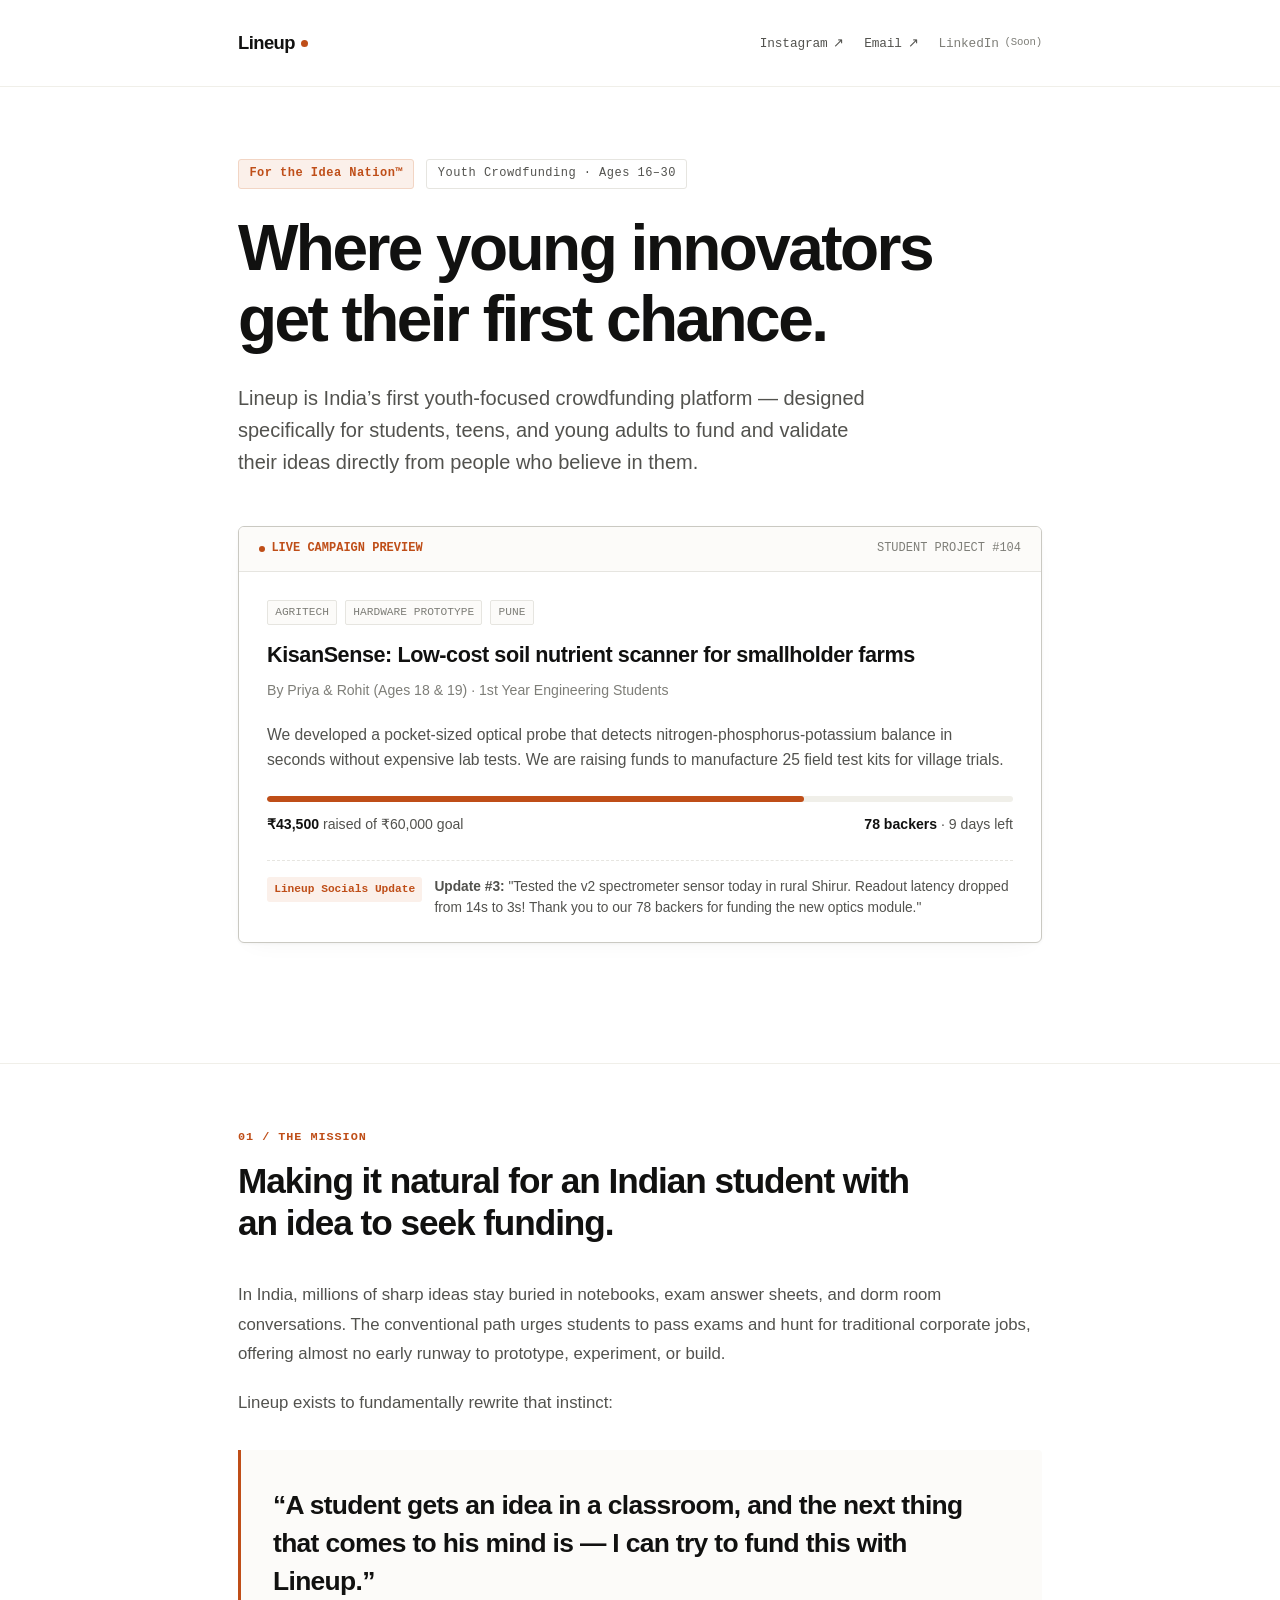
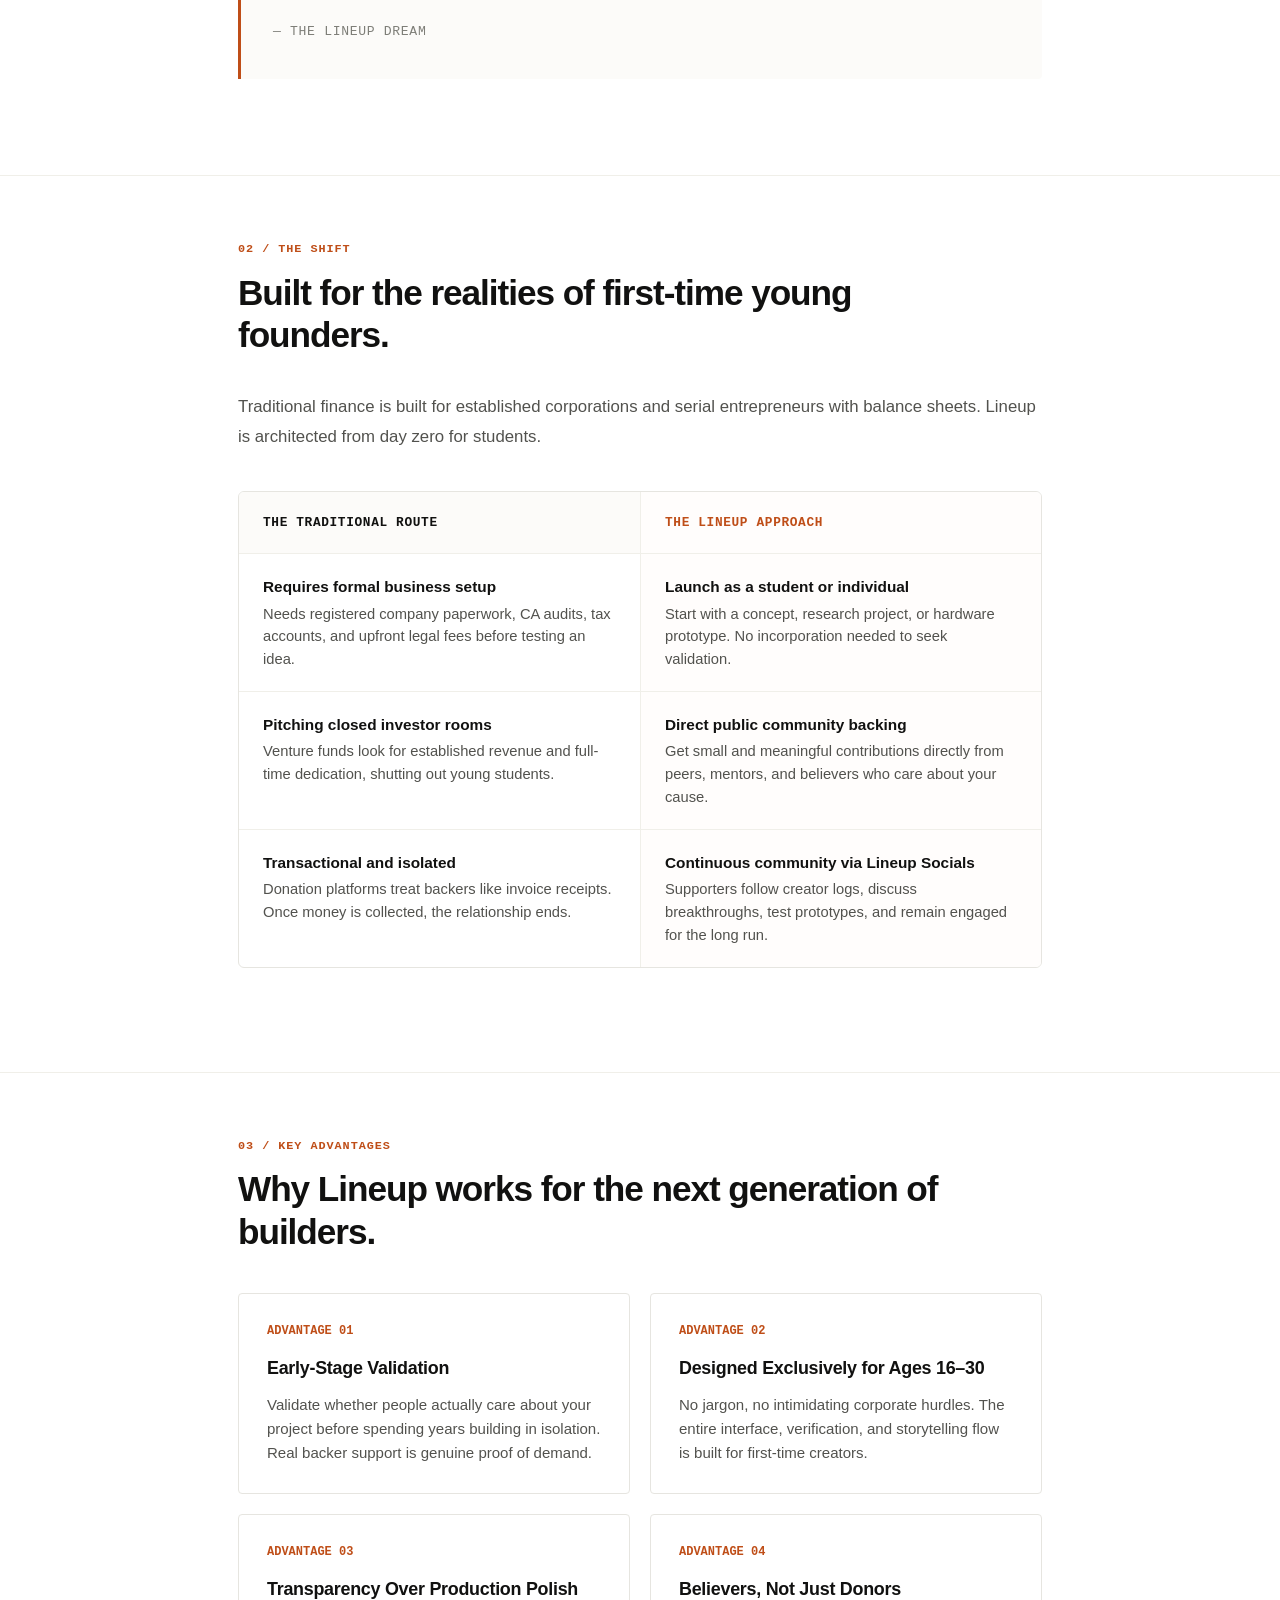
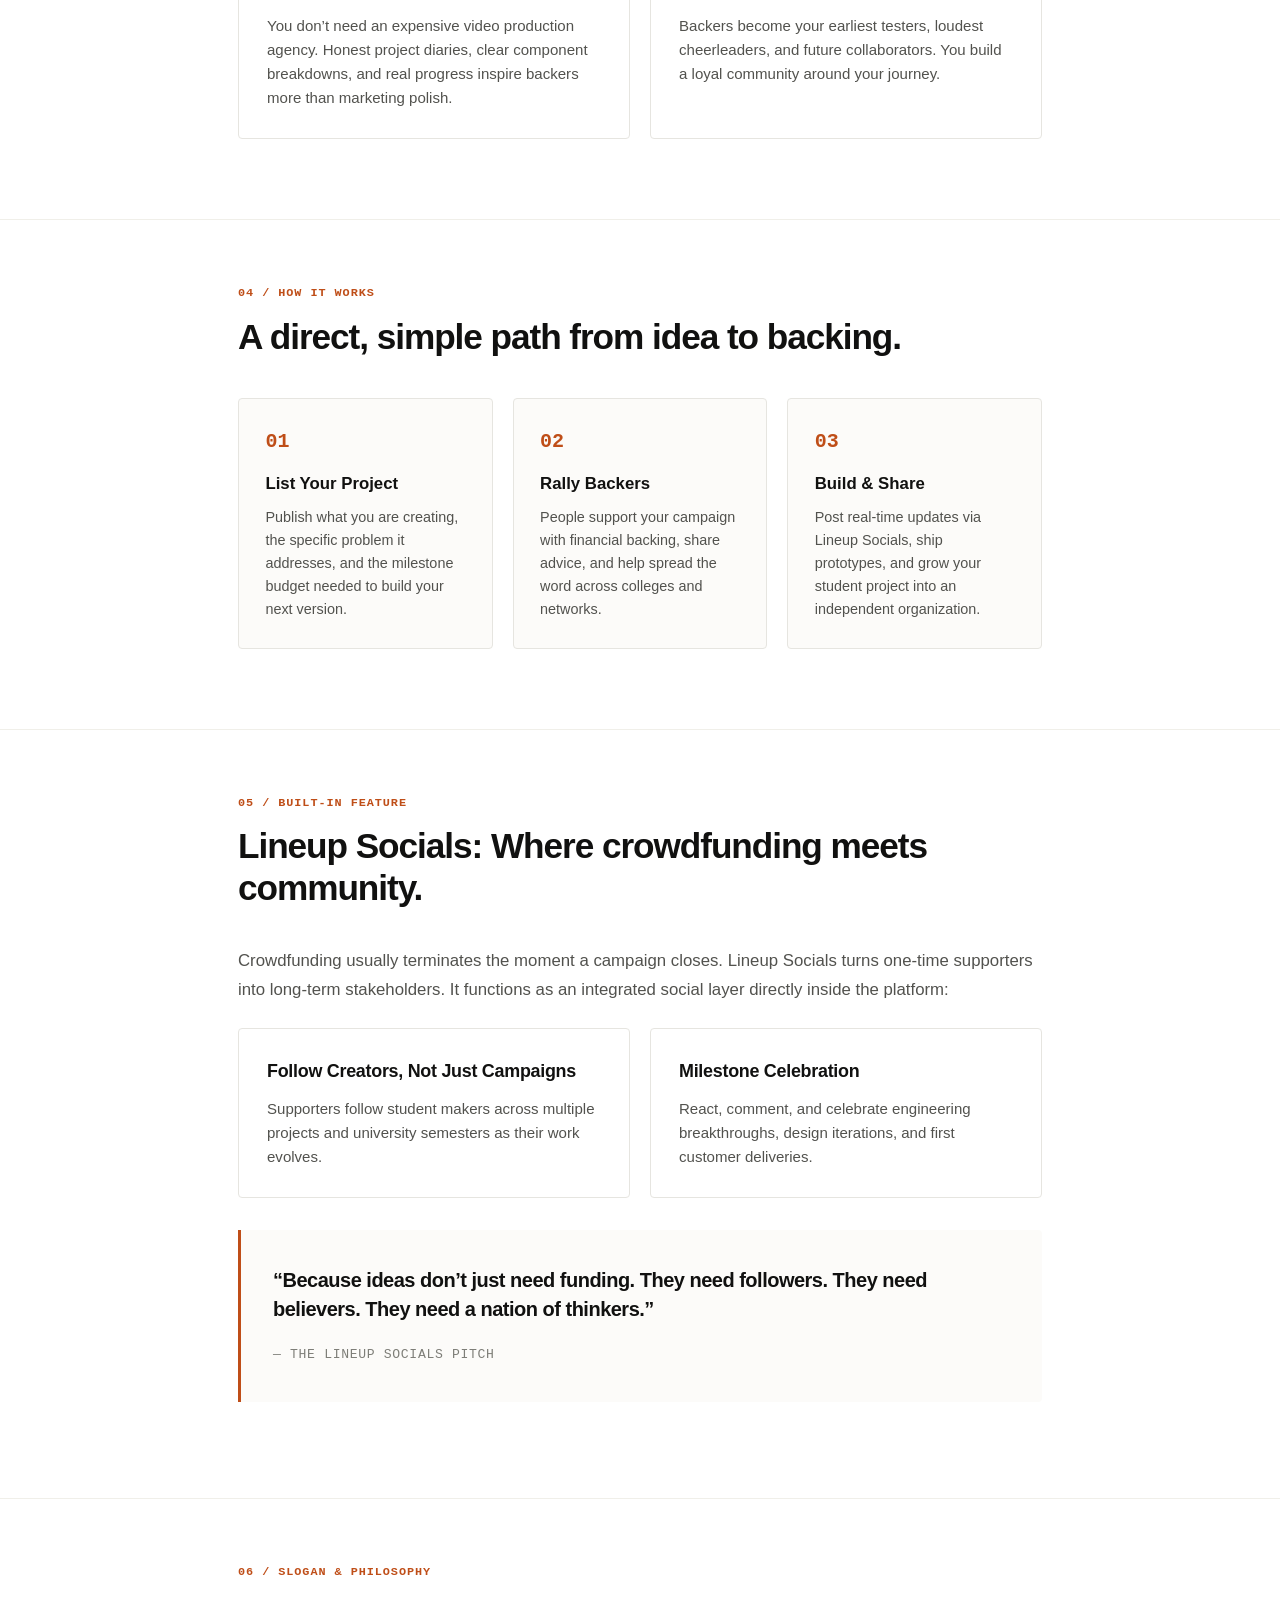
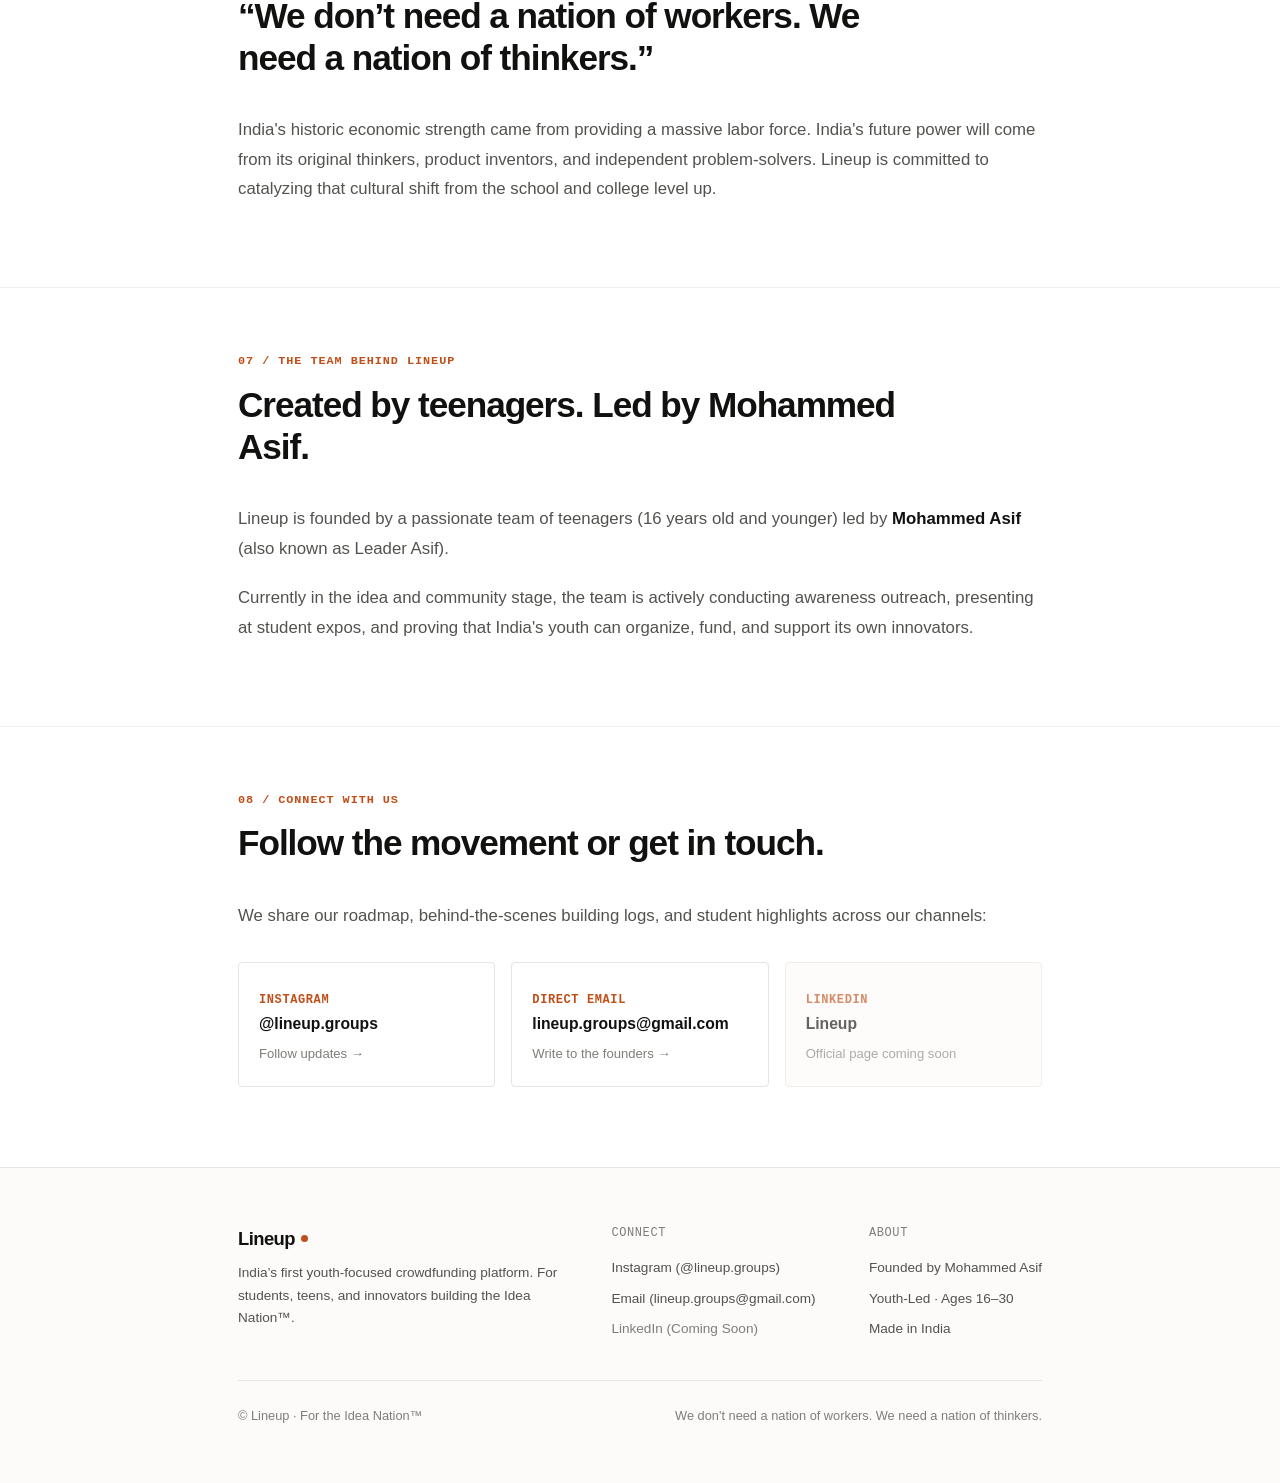
==== index.html @ 21e24b3d "Initial commit: Lineup marketing webpage, waitlist, and submit flow" ====
<!DOCTYPE html>
<html lang="en">
<head>
  <meta charset="UTF-8">
  <meta name="viewport" content="width=device-width, initial-scale=1.0">
  <title>Lineup — For the Idea Nation™</title>
  <meta name="description" content="India's first youth-focused crowdfunding platform. Built for students, teens, and young innovators with ideas.">
  <link rel="stylesheet" href="css/style.css">
</head>
<body>

  <!-- Site Header -->
  <header class="site-header">
    <div class="container header-inner">
      <span class="brand-text">
        Lineup
        <span class="brand-dot" aria-hidden="true"></span>
      </span>

      <!-- Socials / Direct Channels (No waitlist button) -->
      <div class="header-socials">
        <a href="https://www.instagram.com/lineup.groups" target="_blank" rel="noopener noreferrer" class="header-social-link">
          <span>Instagram</span> &nearr;
        </a>
        <a href="mailto:lineup.groups@gmail.com" class="header-social-link">
          <span>Email</span> &nearr;
        </a>
        <span class="header-social-link disabled" title="LinkedIn page launching soon">
          <span>LinkedIn</span> <small>(Soon)</small>
        </span>
      </div>
    </div>
  </header>

  <main>
    <!-- Hero Section -->
    <section class="hero">
      <div class="container">
        <div class="hero-meta">
          <span class="badge badge-accent">For the Idea Nation™</span>
          <span class="badge badge-outline">Youth Crowdfunding &middot; Ages 16–30</span>
        </div>

        <h1 class="hero-title">Where young innovators get their first chance.</h1>
        <p class="hero-lead">
          Lineup is India’s first youth-focused crowdfunding platform — designed specifically for students, teens, and young adults to fund and validate their ideas directly from people who believe in them.
        </p>

        <!-- Tangible UI Preview: An actual campaign snapshot on Lineup -->
        <div class="campaign-preview-wrap">
          <div class="preview-card">
            <div class="preview-header">
              <span class="preview-indicator">LIVE CAMPAIGN PREVIEW</span>
              <span>STUDENT PROJECT #104</span>
            </div>
            
            <div class="preview-body">
              <div class="preview-tags">
                <span class="preview-tag">Agritech</span>
                <span class="preview-tag">Hardware Prototype</span>
                <span class="preview-tag">Pune</span>
              </div>

              <h2 class="preview-title">KisanSense: Low-cost soil nutrient scanner for smallholder farms</h2>
              <p class="preview-creator">By Priya &amp; Rohit (Ages 18 &amp; 19) &middot; 1st Year Engineering Students</p>
              
              <p class="preview-pitch">
                We developed a pocket-sized optical probe that detects nitrogen-phosphorus-potassium balance in seconds without expensive lab tests. We are raising funds to manufacture 25 field test kits for village trials.
              </p>

              <div class="preview-funding">
                <div class="funding-bar-bg">
                  <div class="funding-bar-fill"></div>
                </div>
                <div class="funding-stats">
                  <span><strong>₹43,500</strong> raised of ₹60,000 goal</span>
                  <span><strong>78 backers</strong> &middot; 9 days left</span>
                </div>
              </div>

              <!-- Lineup Socials Live Snippet -->
              <div class="preview-social-update">
                <span class="update-badge">Lineup Socials Update</span>
                <p class="update-text">
                  <strong>Update #3:</strong> "Tested the v2 spectrometer sensor today in rural Shirur. Readout latency dropped from 14s to 3s! Thank you to our 78 backers for funding the new optics module."
                </p>
              </div>
            </div>
          </div>
        </div>
      </div>
    </section>

    <!-- Section 01: The Mission & Problem -->
    <section class="section" id="mission">
      <div class="container">
        <div class="section-head">
          <span class="section-label">01 / The Mission</span>
          <h2 class="section-title">Making it natural for an Indian student with an idea to seek funding.</h2>
        </div>

        <p class="body-text">
          In India, millions of sharp ideas stay buried in notebooks, exam answer sheets, and dorm room conversations. The conventional path urges students to pass exams and hunt for traditional corporate jobs, offering almost no early runway to prototype, experiment, or build.
        </p>
        <p class="body-text">
          Lineup exists to fundamentally rewrite that instinct:
        </p>

        <!-- Vision Pull Quote -->
        <div class="vision-box">
          <blockquote class="vision-quote">
            “A student gets an idea in a classroom, and the next thing that comes to his mind is — I can try to fund this with Lineup.”
          </blockquote>
          <span class="vision-author">— The Lineup Dream</span>
        </div>
      </div>
    </section>

    <!-- Section 02: Conventional vs Lineup -->
    <section class="section" id="comparison">
      <div class="container">
        <div class="section-head">
          <span class="section-label">02 / The Shift</span>
          <h2 class="section-title">Built for the realities of first-time young founders.</h2>
        </div>

        <p class="body-text">
          Traditional finance is built for established corporations and serial entrepreneurs with balance sheets. Lineup is architected from day zero for students.
        </p>

        <div class="comparison-box">
          <div class="comparison-row">
            <div class="comparison-cell header">The Traditional Route</div>
            <div class="comparison-cell header lineup-col">The Lineup Approach</div>
          </div>
          <div class="comparison-row">
            <div class="comparison-cell">
              <strong>Requires formal business setup</strong>
              <p>Needs registered company paperwork, CA audits, tax accounts, and upfront legal fees before testing an idea.</p>
            </div>
            <div class="comparison-cell">
              <strong>Launch as a student or individual</strong>
              <p>Start with a concept, research project, or hardware prototype. No incorporation needed to seek validation.</p>
            </div>
          </div>
          <div class="comparison-row">
            <div class="comparison-cell">
              <strong>Pitching closed investor rooms</strong>
              <p>Venture funds look for established revenue and full-time dedication, shutting out young students.</p>
            </div>
            <div class="comparison-cell">
              <strong>Direct public community backing</strong>
              <p>Get small and meaningful contributions directly from peers, mentors, and believers who care about your cause.</p>
            </div>
          </div>
          <div class="comparison-row">
            <div class="comparison-cell">
              <strong>Transactional and isolated</strong>
              <p>Donation platforms treat backers like invoice receipts. Once money is collected, the relationship ends.</p>
            </div>
            <div class="comparison-cell">
              <strong>Continuous community via Lineup Socials</strong>
              <p>Supporters follow creator logs, discuss breakthroughs, test prototypes, and remain engaged for the long run.</p>
            </div>
          </div>
        </div>
      </div>
    </section>

    <!-- Section 03: The Pros / Key Advantages -->
    <section class="section" id="pros">
      <div class="container">
        <div class="section-head">
          <span class="section-label">03 / Key Advantages</span>
          <h2 class="section-title">Why Lineup works for the next generation of builders.</h2>
        </div>

        <div class="pros-grid">
          <div class="pro-card">
            <span class="pro-num">ADVANTAGE 01</span>
            <h3 class="pro-title">Early-Stage Validation</h3>
            <p class="pro-desc">
              Validate whether people actually care about your project before spending years building in isolation. Real backer support is genuine proof of demand.
            </p>
          </div>

          <div class="pro-card">
            <span class="pro-num">ADVANTAGE 02</span>
            <h3 class="pro-title">Designed Exclusively for Ages 16–30</h3>
            <p class="pro-desc">
              No jargon, no intimidating corporate hurdles. The entire interface, verification, and storytelling flow is built for first-time creators.
            </p>
          </div>

          <div class="pro-card">
            <span class="pro-num">ADVANTAGE 03</span>
            <h3 class="pro-title">Transparency Over Production Polish</h3>
            <p class="pro-desc">
              You don’t need an expensive video production agency. Honest project diaries, clear component breakdowns, and real progress inspire backers more than marketing polish.
            </p>
          </div>

          <div class="pro-card">
            <span class="pro-num">ADVANTAGE 04</span>
            <h3 class="pro-title">Believers, Not Just Donors</h3>
            <p class="pro-desc">
              Backers become your earliest testers, loudest cheerleaders, and future collaborators. You build a loyal community around your journey.
            </p>
          </div>
        </div>
      </div>
    </section>

    <!-- Section 04: The Mechanism -->
    <section class="section" id="how-it-works">
      <div class="container">
        <div class="section-head">
          <span class="section-label">04 / How It Works</span>
          <h2 class="section-title">A direct, simple path from idea to backing.</h2>
        </div>

        <div class="steps-grid">
          <div class="step-card">
            <div class="step-card-num">01</div>
            <h3 class="step-card-title">List Your Project</h3>
            <p class="step-card-desc">
              Publish what you are creating, the specific problem it addresses, and the milestone budget needed to build your next version.
            </p>
          </div>

          <div class="step-card">
            <div class="step-card-num">02</div>
            <h3 class="step-card-title">Rally Backers</h3>
            <p class="step-card-desc">
              People support your campaign with financial backing, share advice, and help spread the word across colleges and networks.
            </p>
          </div>

          <div class="step-card">
            <div class="step-card-num">03</div>
            <h3 class="step-card-title">Build &amp; Share</h3>
            <p class="step-card-desc">
              Post real-time updates via Lineup Socials, ship prototypes, and grow your student project into an independent organization.
            </p>
          </div>
        </div>
      </div>
    </section>

    <!-- Section 05: Lineup Socials -->
    <section class="section" id="socials">
      <div class="container">
        <div class="section-head">
          <span class="section-label">05 / Built-in Feature</span>
          <h2 class="section-title">Lineup Socials: Where crowdfunding meets community.</h2>
        </div>

        <p class="body-text">
          Crowdfunding usually terminates the moment a campaign closes. Lineup Socials turns one-time supporters into long-term stakeholders. It functions as an integrated social layer directly inside the platform:
        </p>

        <div class="pros-grid" style="margin-top: 1.5rem;">
          <div class="pro-card">
            <h3 class="pro-title">Follow Creators, Not Just Campaigns</h3>
            <p class="pro-desc">Supporters follow student makers across multiple projects and university semesters as their work evolves.</p>
          </div>
          <div class="pro-card">
            <h3 class="pro-title">Milestone Celebration</h3>
            <p class="pro-desc">React, comment, and celebrate engineering breakthroughs, design iterations, and first customer deliveries.</p>
          </div>
        </div>

        <div class="vision-box" style="margin-top: 2rem;">
          <blockquote class="vision-quote" style="font-size: 1.25rem;">
            “Because ideas don’t just need funding. They need followers. They need believers. They need a nation of thinkers.”
          </blockquote>
          <span class="vision-author">— The Lineup Socials Pitch</span>
        </div>
      </div>
    </section>

    <!-- Section 06: Slogan & Movement -->
    <section class="section" id="vision">
      <div class="container">
        <div class="section-head">
          <span class="section-label">06 / Slogan &amp; Philosophy</span>
          <h2 class="section-title">“We don’t need a nation of workers. We need a nation of thinkers.”</h2>
        </div>
        <p class="body-text">
          India's historic economic strength came from providing a massive labor force. India's future power will come from its original thinkers, product inventors, and independent problem-solvers. Lineup is committed to catalyzing that cultural shift from the school and college level up.
        </p>
      </div>
    </section>

    <!-- Section 07: The Team -->
    <section class="section" id="team">
      <div class="container">
        <div class="section-head">
          <span class="section-label">07 / The Team Behind Lineup</span>
          <h2 class="section-title">Created by teenagers. Led by Mohammed Asif.</h2>
        </div>
        <p class="body-text">
          Lineup is founded by a passionate team of teenagers (16 years old and younger) led by <strong>Mohammed Asif</strong> (also known as Leader Asif). 
        </p>
        <p class="body-text">
          Currently in the idea and community stage, the team is actively conducting awareness outreach, presenting at student expos, and proving that India's youth can organize, fund, and support its own innovators.
        </p>
      </div>
    </section>

    <!-- Section 08: Connect & Socials -->
    <section class="section" id="connect">
      <div class="container">
        <div class="section-head">
          <span class="section-label">08 / Connect With Us</span>
          <h2 class="section-title">Follow the movement or get in touch.</h2>
        </div>
        <p class="body-text">
          We share our roadmap, behind-the-scenes building logs, and student highlights across our channels:
        </p>

        <div class="socials-panel">
          <a href="https://www.instagram.com/lineup.groups" target="_blank" rel="noopener noreferrer" class="social-card">
            <div>
              <span class="social-platform">Instagram</span>
              <div class="social-handle">@lineup.groups</div>
            </div>
            <span class="social-action">Follow updates &rarr;</span>
          </a>

          <a href="mailto:lineup.groups@gmail.com" class="social-card">
            <div>
              <span class="social-platform">Direct Email</span>
              <div class="social-handle">lineup.groups@gmail.com</div>
            </div>
            <span class="social-action">Write to the founders &rarr;</span>
          </a>

          <div class="social-card disabled">
            <div>
              <span class="social-platform">LinkedIn</span>
              <div class="social-handle">Lineup</div>
            </div>
            <span class="social-action">Official page coming soon</span>
          </div>
        </div>
      </div>
    </section>
  </main>

  <!-- Footer -->
  <footer class="site-footer">
    <div class="container">
      <div class="footer-grid">
        <div class="footer-brand">
          <span class="brand-text">
            Lineup
            <span class="brand-dot" aria-hidden="true"></span>
          </span>
          <p>
            India’s first youth-focused crowdfunding platform. For students, teens, and innovators building the Idea Nation™.
          </p>
        </div>

        <div class="footer-links-group">
          <span class="footer-links-title">Connect</span>
          <a href="https://www.instagram.com/lineup.groups" target="_blank" rel="noopener noreferrer" class="footer-link">Instagram (@lineup.groups)</a>
          <a href="mailto:lineup.groups@gmail.com" class="footer-link">Email (lineup.groups@gmail.com)</a>
          <span class="footer-link" style="color: var(--text-faint); cursor: default;">LinkedIn (Coming Soon)</span>
        </div>

        <div class="footer-links-group">
          <span class="footer-links-title">About</span>
          <span class="footer-link" style="color: var(--text-muted); cursor: default;">Founded by Mohammed Asif</span>
          <span class="footer-link" style="color: var(--text-muted); cursor: default;">Youth-Led &middot; Ages 16–30</span>
          <span class="footer-link" style="color: var(--text-muted); cursor: default;">Made in India</span>
        </div>
      </div>

      <div class="footer-bottom">
        <span>&copy; Lineup &middot; For the Idea Nation™</span>
        <span>We don't need a nation of workers. We need a nation of thinkers.</span>
      </div>
    </div>
  </footer>

</body>
</html>
---- css/style.css ----
/* Lineup — Design System & Styles
   Minimal, architectural, white mode with warm terracotta/burnt-orange accents.
   Engineered to look tactile and human, avoiding both bland word-doc layout and vibe-coded neon cliches.
*/

:root {
  --bg: #ffffff;
  --bg-subtle: #fcfbf9;
  --bg-card: #ffffff;
  --text-main: #111110;
  --text-muted: #52524e;
  --text-faint: #7e7e78;
  --line: #e6e5e0;
  --line-light: #f0efe9;
  --line-strong: #cac9c2;
  
  /* Refined, non-neon warm terracotta/burnt-orange accent */
  --accent: #bf4e18;
  --accent-soft: #fbf0ea;
  --accent-border: #f2d5c4;
  --accent-hover: #a54011;

  --font-sans: -apple-system, BlinkMacSystemFont, "Segoe UI", Roboto, "Helvetica Neue", Arial, sans-serif;
  --font-mono: ui-monospace, SFMono-Regular, "SF Mono", Menlo, Consolas, monospace;

  --max-w: 860px;
}

*, *::before, *::after {
  box-sizing: border-box;
  margin: 0;
  padding: 0;
}

html {
  font-size: 16px;
  scroll-behavior: smooth;
  background-color: var(--bg);
  color: var(--text-main);
  -webkit-font-smoothing: antialiased;
  -moz-osx-font-smoothing: grayscale;
}

body {
  font-family: var(--font-sans);
  line-height: 1.65;
  color: var(--text-main);
  background-color: var(--bg);
  min-height: 100vh;
  display: flex;
  flex-direction: column;
}

/* Base Container */
.container {
  width: 100%;
  max-width: var(--max-w);
  margin: 0 auto;
  padding: 0 1.75rem;
}

/* Header / Nav */
.site-header {
  padding: 1.75rem 0;
  border-bottom: 1px solid var(--line-light);
}

.header-inner {
  display: flex;
  justify-content: space-between;
  align-items: center;
}

.brand-text {
  font-size: 1.15rem;
  font-weight: 700;
  letter-spacing: -0.03em;
  color: var(--text-main);
  text-decoration: none;
  display: inline-flex;
  align-items: center;
  gap: 0.4rem;
}

.brand-dot {
  width: 7px;
  height: 7px;
  border-radius: 50%;
  background-color: var(--accent);
  display: inline-block;
}

.header-socials {
  display: flex;
  align-items: center;
  gap: 1.25rem;
  font-size: 0.85rem;
}

.header-social-link {
  color: var(--text-muted);
  text-decoration: none;
  font-family: var(--font-mono);
  font-size: 0.8rem;
  letter-spacing: -0.01em;
  transition: color 0.15s ease;
  display: inline-flex;
  align-items: center;
  gap: 0.35rem;
}

.header-social-link:hover {
  color: var(--accent);
}

.header-social-link.disabled {
  color: var(--text-faint);
  cursor: default;
}

/* Hero Section */
.hero {
  padding: 4.5rem 0 3.5rem;
}

.hero-meta {
  display: flex;
  align-items: center;
  gap: 0.75rem;
  margin-bottom: 1.5rem;
  flex-wrap: wrap;
}

.badge {
  font-family: var(--font-mono);
  font-size: 0.75rem;
  letter-spacing: 0.04em;
  padding: 0.25rem 0.65rem;
  border-radius: 3px;
  display: inline-flex;
  align-items: center;
  gap: 0.4rem;
}

.badge-accent {
  background-color: var(--accent-soft);
  color: var(--accent);
  border: 1px solid var(--accent-border);
  font-weight: 600;
}

.badge-outline {
  background-color: transparent;
  color: var(--text-muted);
  border: 1px solid var(--line);
}

.hero-title {
  font-size: clamp(2.5rem, 6.5vw, 4rem);
  line-height: 1.1;
  font-weight: 700;
  letter-spacing: -0.04em;
  margin-bottom: 1.75rem;
  color: var(--text-main);
  max-width: 780px;
}

.hero-lead {
  font-size: 1.25rem;
  line-height: 1.6;
  color: var(--text-muted);
  font-weight: 400;
  max-width: 640px;
}

/* Preview Campaign Card (Tactile, tangible demonstration) */
.campaign-preview-wrap {
  margin: 3rem 0 4rem;
}

.preview-card {
  background: var(--bg-card);
  border: 1px solid var(--line-strong);
  border-radius: 6px;
  box-shadow: 0 1px 3px rgba(0, 0, 0, 0.04), 0 8px 24px -12px rgba(0, 0, 0, 0.06);
  overflow: hidden;
}

.preview-header {
  padding: 0.75rem 1.25rem;
  background: var(--bg-subtle);
  border-bottom: 1px solid var(--line);
  display: flex;
  justify-content: space-between;
  align-items: center;
  font-family: var(--font-mono);
  font-size: 0.75rem;
  color: var(--text-faint);
}

.preview-indicator {
  display: inline-flex;
  align-items: center;
  gap: 0.4rem;
  color: var(--accent);
  font-weight: 600;
}

.preview-indicator::before {
  content: "";
  width: 6px;
  height: 6px;
  border-radius: 50%;
  background-color: var(--accent);
}

.preview-body {
  padding: 1.75rem 1.75rem 1.5rem;
}

.preview-tags {
  display: flex;
  gap: 0.5rem;
  margin-bottom: 0.75rem;
}

.preview-tag {
  font-family: var(--font-mono);
  font-size: 0.7rem;
  text-transform: uppercase;
  color: var(--text-faint);
  background: var(--bg-subtle);
  padding: 0.15rem 0.45rem;
  border-radius: 2px;
  border: 1px solid var(--line);
}

.preview-title {
  font-size: 1.35rem;
  font-weight: 600;
  letter-spacing: -0.02em;
  color: var(--text-main);
  margin-bottom: 0.4rem;
}

.preview-creator {
  font-size: 0.88rem;
  color: var(--text-faint);
  margin-bottom: 1.25rem;
}

.preview-pitch {
  font-size: 0.98rem;
  color: var(--text-muted);
  line-height: 1.6;
  margin-bottom: 1.5rem;
}

/* Progress bar */
.preview-funding {
  margin-bottom: 1.5rem;
}

.funding-bar-bg {
  width: 100%;
  height: 6px;
  background-color: var(--line-light);
  border-radius: 3px;
  overflow: hidden;
  margin-bottom: 0.65rem;
}

.funding-bar-fill {
  height: 100%;
  width: 72%;
  background-color: var(--accent);
  border-radius: 3px;
}

.funding-stats {
  display: flex;
  justify-content: space-between;
  font-size: 0.88rem;
  color: var(--text-muted);
}

.funding-stats strong {
  color: var(--text-main);
  font-weight: 600;
}

/* Social update inside the preview */
.preview-social-update {
  border-top: 1px dashed var(--line);
  padding-top: 1rem;
  display: flex;
  align-items: flex-start;
  gap: 0.75rem;
}

.update-badge {
  font-family: var(--font-mono);
  font-size: 0.7rem;
  background: var(--accent-soft);
  color: var(--accent);
  padding: 0.2rem 0.45rem;
  border-radius: 3px;
  white-space: nowrap;
  font-weight: 600;
}

.update-text {
  font-size: 0.86rem;
  color: var(--text-muted);
  line-height: 1.5;
}

/* Section styling */
.section {
  padding: 4rem 0;
  border-top: 1px solid var(--line-light);
}

.section-head {
  margin-bottom: 2.25rem;
}

.section-label {
  font-family: var(--font-mono);
  font-size: 0.74rem;
  letter-spacing: 0.08em;
  text-transform: uppercase;
  color: var(--accent);
  margin-bottom: 0.75rem;
  display: block;
  font-weight: 600;
}

.section-title {
  font-size: clamp(1.65rem, 4vw, 2.2rem);
  font-weight: 700;
  letter-spacing: -0.03em;
  line-height: 1.2;
  color: var(--text-main);
  max-width: 700px;
}

.body-text {
  font-size: 1.05rem;
  line-height: 1.75;
  color: var(--text-muted);
  margin-bottom: 1.25rem;
}

.body-text strong {
  color: var(--text-main);
  font-weight: 600;
}

/* Grid for Pros */
.pros-grid {
  display: grid;
  grid-template-columns: repeat(2, 1fr);
  gap: 1.25rem;
  margin: 2.5rem 0 1rem;
}

.pro-card {
  border: 1px solid var(--line);
  padding: 1.75rem;
  border-radius: 4px;
  background-color: var(--bg-card);
  transition: border-color 0.15s ease;
}

.pro-card:hover {
  border-color: var(--accent-border);
}

.pro-num {
  font-family: var(--font-mono);
  font-size: 0.75rem;
  color: var(--accent);
  font-weight: 600;
  margin-bottom: 0.75rem;
  display: block;
}

.pro-title {
  font-size: 1.12rem;
  font-weight: 600;
  letter-spacing: -0.015em;
  color: var(--text-main);
  margin-bottom: 0.6rem;
}

.pro-desc {
  font-size: 0.94rem;
  color: var(--text-muted);
  line-height: 1.6;
}

/* Steps / Mechanism Grid */
.steps-grid {
  display: grid;
  grid-template-columns: repeat(3, 1fr);
  gap: 1.25rem;
  margin: 2.5rem 0 1rem;
}

.step-card {
  border: 1px solid var(--line);
  background-color: var(--bg-subtle);
  padding: 1.65rem;
  border-radius: 4px;
  position: relative;
}

.step-card-num {
  font-family: var(--font-mono);
  font-size: 1.25rem;
  font-weight: 700;
  color: var(--accent);
  margin-bottom: 0.75rem;
}

.step-card-title {
  font-size: 1.05rem;
  font-weight: 600;
  color: var(--text-main);
  margin-bottom: 0.5rem;
}

.step-card-desc {
  font-size: 0.9rem;
  color: var(--text-muted);
  line-height: 1.6;
}

/* Comparison block (Traditional vs Lineup) */
.comparison-box {
  border: 1px solid var(--line);
  border-radius: 6px;
  overflow: hidden;
  margin: 2.5rem 0;
}

.comparison-row {
  display: grid;
  grid-template-columns: 1fr 1fr;
  border-bottom: 1px solid var(--line-light);
}

.comparison-row:last-child {
  border-bottom: none;
}

.comparison-cell {
  padding: 1.25rem 1.5rem;
}

.comparison-cell.header {
  background: var(--bg-subtle);
  font-family: var(--font-mono);
  font-size: 0.8rem;
  font-weight: 600;
  letter-spacing: 0.05em;
  text-transform: uppercase;
}

.comparison-cell.header.lineup-col {
  color: var(--accent);
  border-left: 1px solid var(--line-light);
}

.comparison-cell:nth-child(2) {
  border-left: 1px solid var(--line-light);
  background-color: #fffdfc;
}

.comparison-cell p {
  font-size: 0.92rem;
  color: var(--text-muted);
  line-height: 1.55;
}

.comparison-cell strong {
  display: block;
  font-size: 0.96rem;
  color: var(--text-main);
  margin-bottom: 0.2rem;
}

/* Vision / Manifesto Quote */
.vision-box {
  background: var(--bg-subtle);
  border-left: 3px solid var(--accent);
  padding: 2.25rem 2rem;
  margin: 2rem 0;
  border-radius: 0 4px 4px 0;
}

.vision-quote {
  font-size: clamp(1.25rem, 3.5vw, 1.65rem);
  line-height: 1.45;
  font-weight: 600;
  color: var(--text-main);
  letter-spacing: -0.025em;
  margin-bottom: 1rem;
}

.vision-author {
  font-family: var(--font-mono);
  font-size: 0.82rem;
  color: var(--text-faint);
  text-transform: uppercase;
  letter-spacing: 0.05em;
}

/* Connect / Socials Section */
.socials-panel {
  display: grid;
  grid-template-columns: repeat(3, 1fr);
  gap: 1rem;
  margin: 2rem 0 1rem;
}

.social-card {
  border: 1px solid var(--line);
  background: var(--bg-card);
  padding: 1.35rem 1.25rem;
  border-radius: 4px;
  text-decoration: none;
  color: var(--text-main);
  transition: all 0.15s ease;
  display: flex;
  flex-direction: column;
  justify-content: space-between;
}

.social-card:hover:not(.disabled) {
  border-color: var(--accent);
  transform: translateY(-2px);
}

.social-card.disabled {
  opacity: 0.65;
  cursor: default;
  background-color: var(--bg-subtle);
}

.social-platform {
  font-family: var(--font-mono);
  font-size: 0.75rem;
  color: var(--accent);
  text-transform: uppercase;
  font-weight: 600;
  letter-spacing: 0.05em;
  margin-bottom: 0.35rem;
}

.social-handle {
  font-size: 0.98rem;
  font-weight: 600;
  color: var(--text-main);
  margin-bottom: 0.35rem;
  word-break: break-all;
}

.social-action {
  font-size: 0.82rem;
  color: var(--text-faint);
}

/* Footer */
.site-footer {
  margin-top: auto;
  padding: 3.5rem 0;
  border-top: 1px solid var(--line);
  background-color: var(--bg-subtle);
}

.footer-grid {
  display: flex;
  justify-content: space-between;
  align-items: flex-start;
  flex-wrap: wrap;
  gap: 2rem;
  font-size: 0.88rem;
}

.footer-brand {
  max-width: 320px;
}

.footer-brand p {
  color: var(--text-muted);
  font-size: 0.85rem;
  margin-top: 0.5rem;
}

.footer-links-group {
  display: flex;
  flex-direction: column;
  gap: 0.5rem;
}

.footer-links-title {
  font-family: var(--font-mono);
  font-size: 0.75rem;
  text-transform: uppercase;
  color: var(--text-faint);
  letter-spacing: 0.05em;
  margin-bottom: 0.35rem;
}

.footer-link {
  color: var(--text-muted);
  text-decoration: none;
  font-size: 0.85rem;
  transition: color 0.15s ease;
}

.footer-link:hover {
  color: var(--accent);
}

.footer-bottom {
  margin-top: 2.5rem;
  padding-top: 1.5rem;
  border-top: 1px solid var(--line);
  display: flex;
  justify-content: space-between;
  font-size: 0.8rem;
  color: var(--text-faint);
  flex-wrap: wrap;
  gap: 1rem;
}

/* Waitlist & Submit Pages */
.page-header {
  padding: 4rem 0 2rem;
}

.page-title {
  font-size: clamp(2rem, 5vw, 2.75rem);
  font-weight: 700;
  letter-spacing: -0.03em;
  margin-bottom: 1rem;
  color: var(--text-main);
}

.page-intro {
  font-size: 1.15rem;
  color: var(--text-muted);
  line-height: 1.65;
  margin-bottom: 2.5rem;
  max-width: 620px;
}

/* Mailbox card on /waitlist */
.mail-box {
  background: var(--bg-subtle);
  border: 1px solid var(--line-strong);
  padding: 2.25rem 2rem;
  border-radius: 6px;
  margin: 2rem 0;
}

.mail-link {
  display: inline-flex;
  align-items: center;
  gap: 0.5rem;
  font-size: 1.25rem;
  font-weight: 600;
  color: var(--accent);
  text-decoration: underline;
  text-underline-offset: 4px;
  margin-bottom: 0.85rem;
  transition: color 0.15s ease;
}

.mail-link:hover {
  color: var(--accent-hover);
}

.mail-hint {
  font-size: 0.95rem;
  color: var(--text-muted);
  line-height: 1.65;
}

.subtle-nav-link {
  display: inline-flex;
  align-items: center;
  gap: 0.35rem;
  margin-top: 2rem;
  font-size: 0.95rem;
  color: var(--text-muted);
  text-decoration: underline;
  text-underline-offset: 4px;
  transition: color 0.15s;
}

.subtle-nav-link:hover {
  color: var(--accent);
}

/* Forms */
.form-group {
  margin-bottom: 1.75rem;
}

label {
  display: block;
  font-size: 0.9rem;
  font-weight: 600;
  color: var(--text-main);
  margin-bottom: 0.5rem;
}

label span.hint {
  font-weight: 400;
  color: var(--text-faint);
  margin-left: 0.35rem;
  font-size: 0.82rem;
}

input[type="text"],
input[type="email"],
input[type="number"],
textarea {
  width: 100%;
  padding: 0.8rem 1rem;
  font-family: var(--font-sans);
  font-size: 1rem;
  color: var(--text-main);
  background-color: #ffffff;
  border: 1px solid var(--line-strong);
  border-radius: 4px;
  transition: border-color 0.15s ease;
  line-height: 1.5;
}

input:focus,
textarea:focus {
  outline: none;
  border-color: var(--accent);
  box-shadow: 0 0 0 2px var(--accent-soft);
}

textarea {
  resize: vertical;
  min-height: 110px;
}

.btn {
  display: inline-flex;
  align-items: center;
  justify-content: center;
  padding: 0.85rem 1.75rem;
  font-size: 0.95rem;
  font-weight: 600;
  color: #ffffff;
  background-color: var(--text-main);
  border: 1px solid var(--text-main);
  border-radius: 4px;
  cursor: pointer;
  transition: all 0.15s ease;
  font-family: var(--font-sans);
}

.btn:hover {
  background-color: var(--accent);
  border-color: var(--accent);
}

.btn:disabled {
  opacity: 0.5;
  cursor: not-allowed;
}

/* Form status notifications */
.form-notice {
  display: none;
  padding: 1.25rem;
  border-radius: 4px;
  margin-bottom: 1.5rem;
  font-size: 0.95rem;
  line-height: 1.6;
}

.form-notice.success {
  background-color: var(--accent-soft);
  border: 1px solid var(--accent-border);
  color: var(--accent-hover);
}

.form-notice.error {
  background-color: #fdf2f2;
  border: 1px solid #f8b4b4;
  color: #9b1c1c;
}

/* Supabase configuration guide box for local testing */
.config-banner {
  background: var(--bg-subtle);
  border: 1px dashed var(--line-strong);
  padding: 1rem 1.25rem;
  border-radius: 4px;
  font-size: 0.85rem;
  color: var(--text-muted);
  margin-bottom: 2rem;
  line-height: 1.6;
}

.config-banner code {
  font-family: var(--font-mono);
  background: #ffffff;
  padding: 0.1rem 0.35rem;
  border: 1px solid var(--line);
  border-radius: 3px;
  color: var(--accent);
}

/* Responsive tweaks */
@media (max-width: 768px) {
  .pros-grid,
  .steps-grid,
  .socials-panel {
    grid-template-columns: 1fr;
  }

  .comparison-row {
    grid-template-columns: 1fr;
  }

  .comparison-cell:nth-child(2) {
    border-left: none;
    border-top: 1px solid var(--line-light);
  }

  .hero-title {
    font-size: 2.4rem;
  }

  .footer-grid {
    flex-direction: column;
  }
}
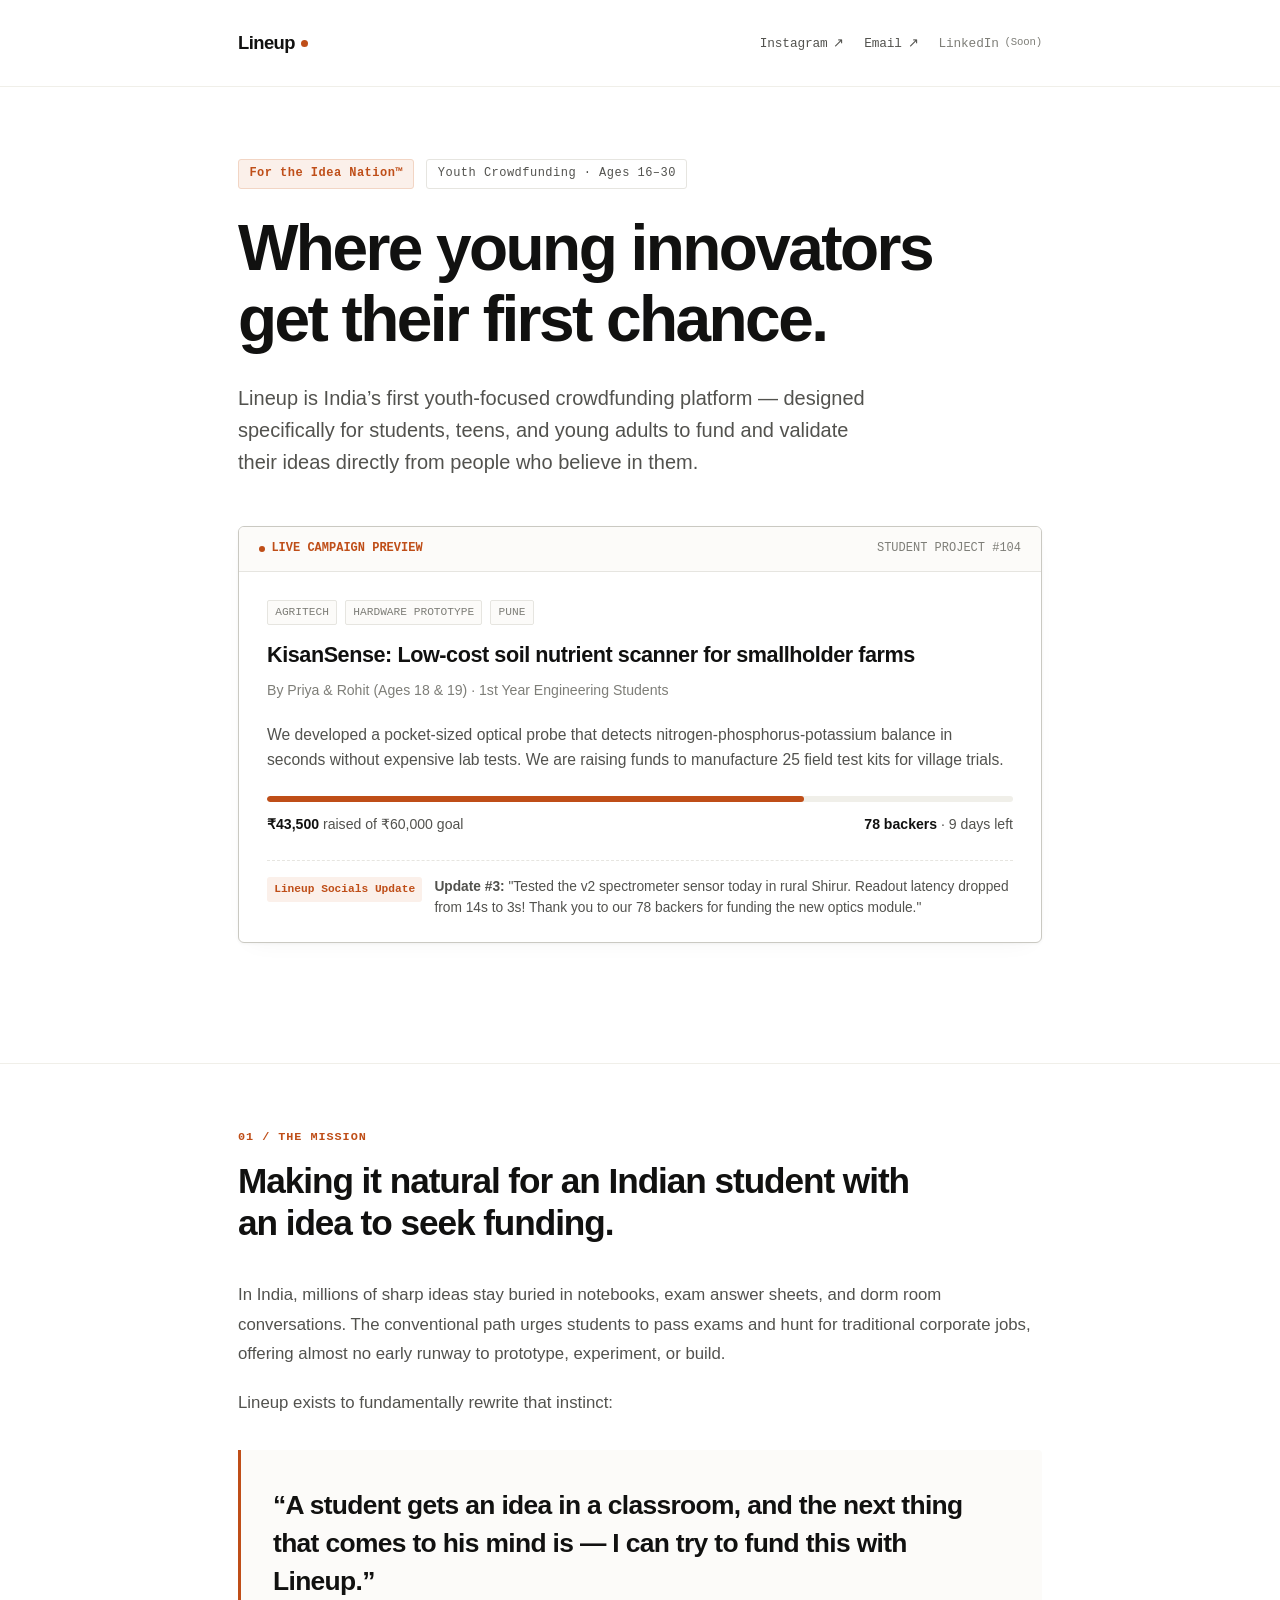
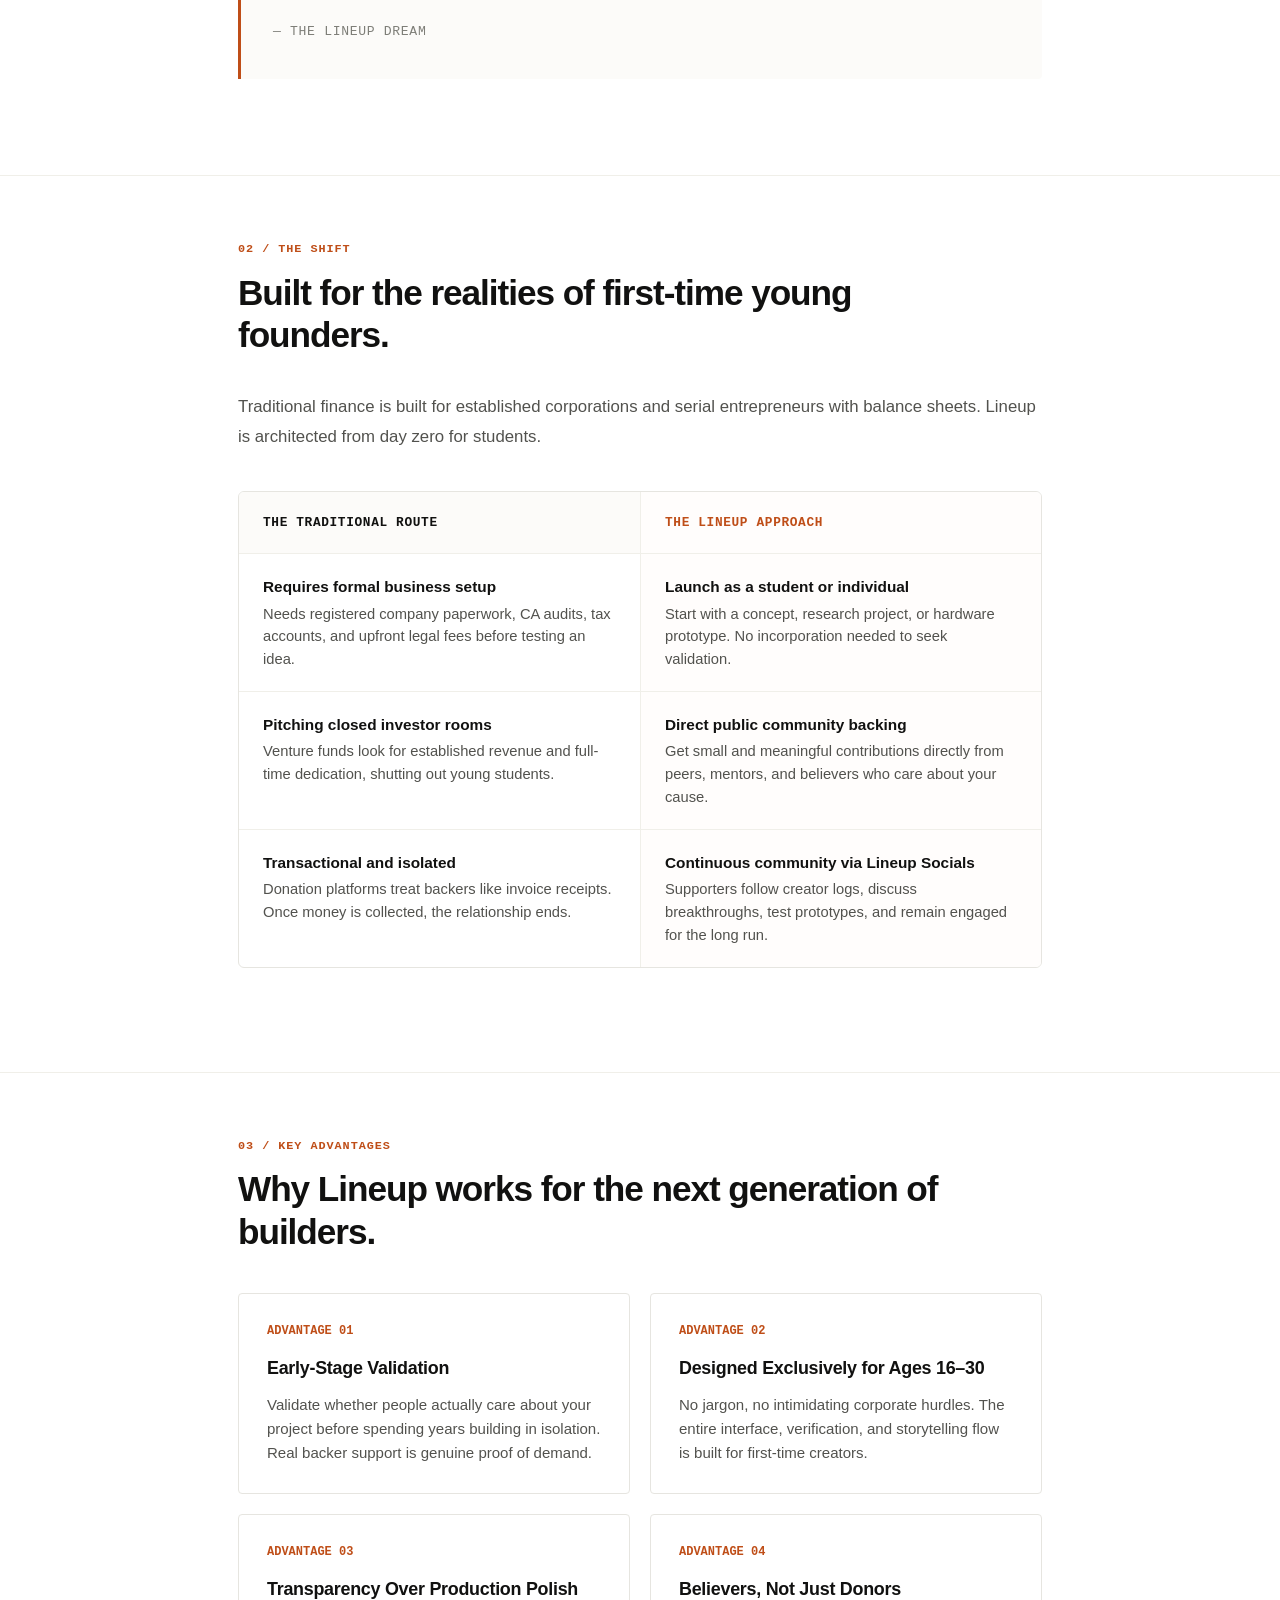
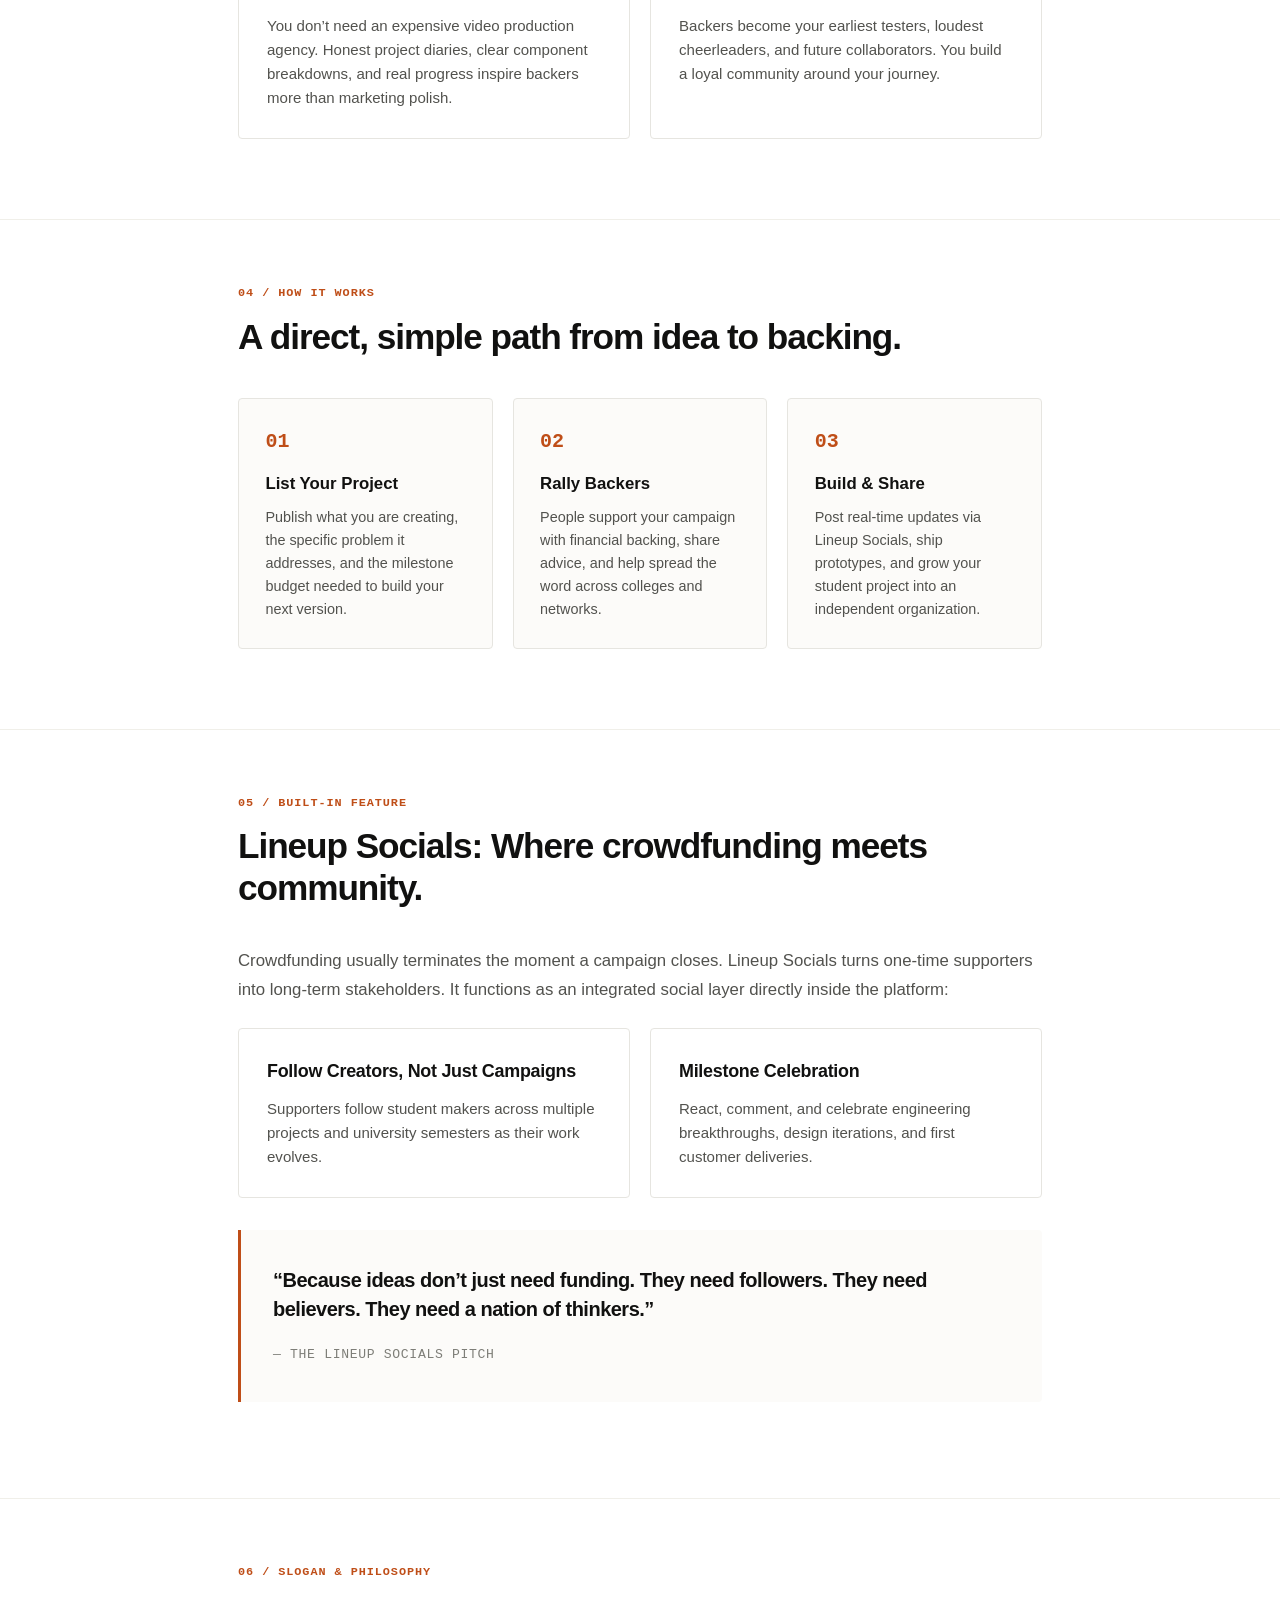
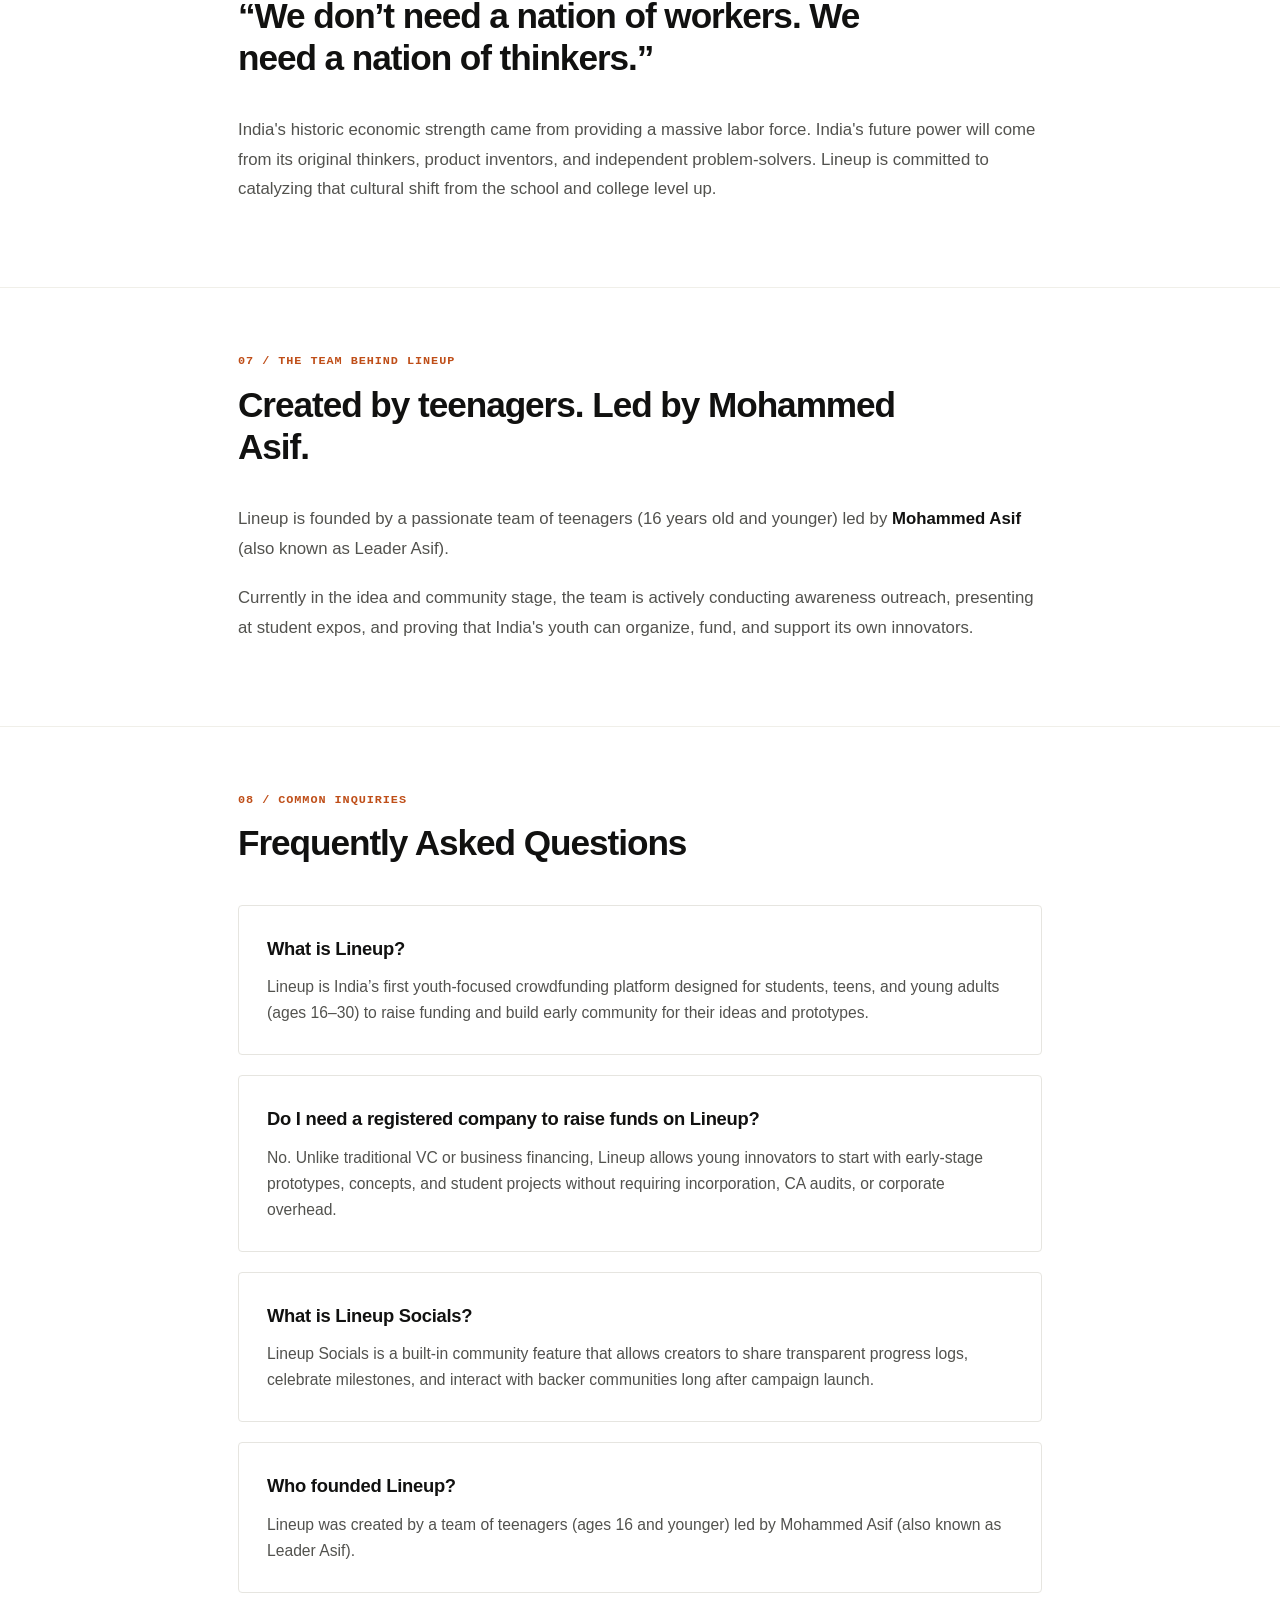
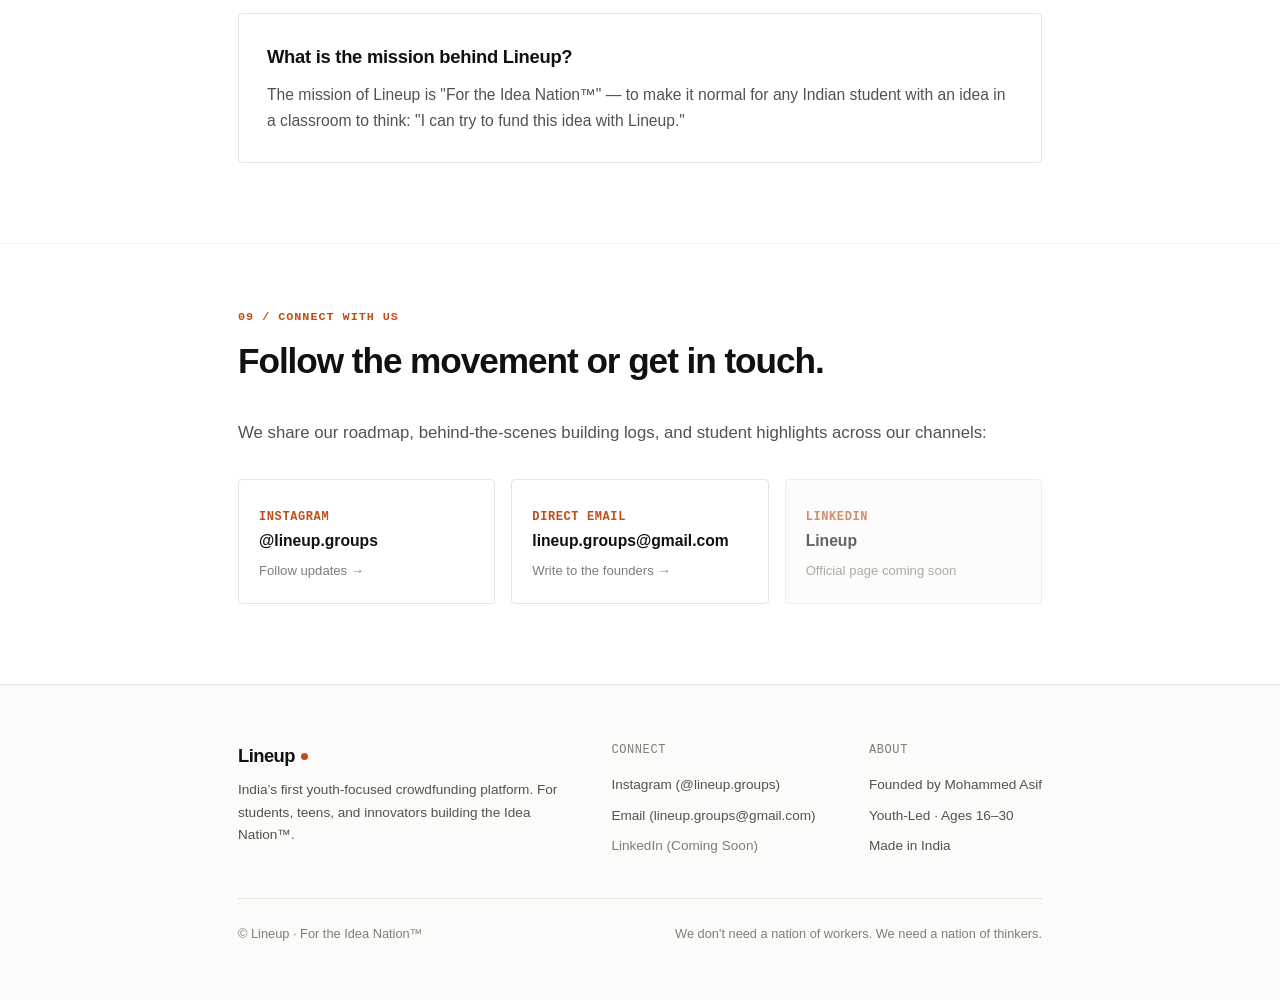
==== commit 4719ebce: "feat(seo): add meta tags, JSON-LD structured data, FAQ, sitemap, robots.txt, and favicon" ====
--- a/index.html
+++ b/index.html
@@ -1,11 +1,132 @@
 <!DOCTYPE html>
-<html lang="en">
+<html lang="en" prefix="og: https://ogp.me/ns#">
 <head>
   <meta charset="UTF-8">
   <meta name="viewport" content="width=device-width, initial-scale=1.0">
-  <title>Lineup — For the Idea Nation™</title>
-  <meta name="description" content="India's first youth-focused crowdfunding platform. Built for students, teens, and young innovators with ideas.">
+  <title>Lineup — India's First Youth Crowdfunding Platform | For the Idea Nation™</title>
+  
+  <!-- Primary Meta Tags -->
+  <meta name="title" content="Lineup — India's First Youth Crowdfunding Platform | For the Idea Nation™">
+  <meta name="description" content="Lineup is India's first youth-focused crowdfunding platform for students, teens, and young innovators (ages 16–30) to fund, validate, and build their ideas.">
+  <meta name="keywords" content="Lineup, youth crowdfunding India, student startup funding, student crowdfunding platform, teen innovators India, For the Idea Nation, crowdfunding for students, idea funding, Mohammed Asif">
+  <meta name="author" content="Lineup (Mohammed Asif)">
+  <meta name="robots" content="index, follow, max-image-preview:large, max-snippet:-1, max-video-preview:-1">
+  <meta name="googlebot" content="index, follow">
+  <link rel="canonical" href="https://krishquanta.github.io/lineup-webpage/">
+
+  <!-- Geographic and Language Meta -->
+  <meta name="geo.region" content="IN">
+  <meta name="geo.placename" content="India">
+  <meta name="language" content="English">
+
+  <!-- Open Graph / Facebook / LinkedIn / WhatsApp -->
+  <meta property="og:type" content="website">
+  <meta property="og:url" content="https://krishquanta.github.io/lineup-webpage/">
+  <meta property="og:site_name" content="Lineup">
+  <meta property="og:title" content="Lineup — India's First Youth Crowdfunding Platform">
+  <meta property="og:description" content="Where young innovators get their first chance. Lineup is built for students, teens, and creators across India to fund ideas and build community.">
+  <meta property="og:image" content="https://krishquanta.github.io/lineup-webpage/favicon.svg">
+  <meta property="og:locale" content="en_IN">
+  <meta property="og:locale:alternate" content="en_US">
+
+  <!-- Twitter / X -->
+  <meta name="twitter:card" content="summary">
+  <meta name="twitter:url" content="https://krishquanta.github.io/lineup-webpage/">
+  <meta name="twitter:title" content="Lineup — India's First Youth Crowdfunding Platform">
+  <meta name="twitter:description" content="Where young innovators get their first chance. For the Idea Nation™ — crowdfunding tailored for Indian students and teens.">
+  <meta name="twitter:image" content="https://krishquanta.github.io/lineup-webpage/favicon.svg">
+
+  <!-- Favicon and Theme -->
+  <link rel="icon" type="image/svg+xml" href="favicon.svg">
+  <link rel="apple-touch-icon" href="favicon.svg">
+  <meta name="theme-color" content="#ffffff">
+  <meta name="color-scheme" content="light">
+
   <link rel="stylesheet" href="css/style.css">
+
+  <!-- JSON-LD Structured Data: Organization, WebSite, FAQPage -->
+  <script type="application/ld+json">
+  {
+    "@context": "https://schema.org",
+    "@graph": [
+      {
+        "@type": "Organization",
+        "@id": "https://krishquanta.github.io/lineup-webpage/#organization",
+        "name": "Lineup",
+        "alternateName": ["Lineup Crowdfunding", "For the Idea Nation"],
+        "url": "https://krishquanta.github.io/lineup-webpage/",
+        "logo": "https://krishquanta.github.io/lineup-webpage/favicon.svg",
+        "slogan": "We don’t need a nation of workers. We need a nation of thinkers.",
+        "founder": {
+          "@type": "Person",
+          "name": "Mohammed Asif",
+          "alternateName": "Leader Asif"
+        },
+        "email": "lineup.groups@gmail.com",
+        "sameAs": [
+          "https://www.instagram.com/lineup.groups"
+        ],
+        "description": "India's first youth-focused crowdfunding platform designed for students, teens, and young innovators ages 16–30."
+      },
+      {
+        "@type": "WebSite",
+        "@id": "https://krishquanta.github.io/lineup-webpage/#website",
+        "url": "https://krishquanta.github.io/lineup-webpage/",
+        "name": "Lineup",
+        "publisher": {
+          "@id": "https://krishquanta.github.io/lineup-webpage/#organization"
+        },
+        "inLanguage": "en"
+      },
+      {
+        "@type": "FAQPage",
+        "@id": "https://krishquanta.github.io/lineup-webpage/#faq",
+        "mainEntity": [
+          {
+            "@type": "Question",
+            "name": "What is Lineup?",
+            "acceptedAnswer": {
+              "@type": "Answer",
+              "text": "Lineup is India’s first youth-focused crowdfunding platform designed for students, teens, and young adults (ages 16–30) to raise funding and build early community for their ideas and prototypes."
+            }
+          },
+          {
+            "@type": "Question",
+            "name": "Do I need a registered company or business to raise funds on Lineup?",
+            "acceptedAnswer": {
+              "@type": "Answer",
+              "text": "No. Unlike traditional VC or business financing, Lineup allows young innovators to start with early-stage prototypes, concepts, and student projects without requiring incorporation, CA audits, or legal overhead."
+            }
+          },
+          {
+            "@type": "Question",
+            "name": "What is Lineup Socials?",
+            "acceptedAnswer": {
+              "@type": "Answer",
+              "text": "Lineup Socials is a built-in community feature that allows creators to share transparent progress logs, celebrate milestones, and interact with backer communities long after campaign launch."
+            }
+          },
+          {
+            "@type": "Question",
+            "name": "Who founded Lineup?",
+            "acceptedAnswer": {
+              "@type": "Answer",
+              "text": "Lineup was created by a team of teenagers (ages 16 and younger) led by Mohammed Asif (also known as Leader Asif)."
+            }
+          },
+          {
+            "@type": "Question",
+            "name": "What is the mission of Lineup?",
+            "acceptedAnswer": {
+              "@type": "Answer",
+              "text": "The mission of Lineup is 'For the Idea Nation™' — to make it normal for any Indian student with an idea in a classroom to think: 'I can try to fund this idea with Lineup.'"
+            }
+          }
+        ]
+      }
+    ]
+  }
+  </script>
 </head>
 <body>
 
@@ -308,11 +429,58 @@
       </div>
     </section>
 
-    <!-- Section 08: Connect & Socials -->
+    <!-- Section 08: Frequently Asked Questions (SEO Keyword Rich) -->
+    <section class="section" id="faq">
+      <div class="container">
+        <div class="section-head">
+          <span class="section-label">08 / Common Inquiries</span>
+          <h2 class="section-title">Frequently Asked Questions</h2>
+        </div>
+
+        <div class="faq-list">
+          <article class="faq-item">
+            <h3 class="faq-question">What is Lineup?</h3>
+            <p class="faq-answer">
+              Lineup is India’s first youth-focused crowdfunding platform designed for students, teens, and young adults (ages 16–30) to raise funding and build early community for their ideas and prototypes.
+            </p>
+          </article>
+
+          <article class="faq-item">
+            <h3 class="faq-question">Do I need a registered company to raise funds on Lineup?</h3>
+            <p class="faq-answer">
+              No. Unlike traditional VC or business financing, Lineup allows young innovators to start with early-stage prototypes, concepts, and student projects without requiring incorporation, CA audits, or corporate overhead.
+            </p>
+          </article>
+
+          <article class="faq-item">
+            <h3 class="faq-question">What is Lineup Socials?</h3>
+            <p class="faq-answer">
+              Lineup Socials is a built-in community feature that allows creators to share transparent progress logs, celebrate milestones, and interact with backer communities long after campaign launch.
+            </p>
+          </article>
+
+          <article class="faq-item">
+            <h3 class="faq-question">Who founded Lineup?</h3>
+            <p class="faq-answer">
+              Lineup was created by a team of teenagers (ages 16 and younger) led by Mohammed Asif (also known as Leader Asif).
+            </p>
+          </article>
+
+          <article class="faq-item">
+            <h3 class="faq-question">What is the mission behind Lineup?</h3>
+            <p class="faq-answer">
+              The mission of Lineup is "For the Idea Nation™" — to make it normal for any Indian student with an idea in a classroom to think: "I can try to fund this idea with Lineup."
+            </p>
+          </article>
+        </div>
+      </div>
+    </section>
+
+    <!-- Section 09: Connect & Socials -->
     <section class="section" id="connect">
       <div class="container">
         <div class="section-head">
-          <span class="section-label">08 / Connect With Us</span>
+          <span class="section-label">09 / Connect With Us</span>
           <h2 class="section-title">Follow the movement or get in touch.</h2>
         </div>
         <p class="body-text">
--- a/css/style.css
+++ b/css/style.css
@@ -823,6 +823,40 @@
   color: var(--accent);
 }
 
+/* FAQ Section */
+.faq-list {
+  display: flex;
+  flex-direction: column;
+  gap: 1.25rem;
+  margin: 2.5rem 0 1rem;
+}
+
+.faq-item {
+  border: 1px solid var(--line);
+  border-radius: 4px;
+  background-color: var(--bg-card);
+  padding: 1.75rem;
+  transition: border-color 0.15s ease;
+}
+
+.faq-item:hover {
+  border-color: var(--accent-border);
+}
+
+.faq-question {
+  font-size: 1.15rem;
+  font-weight: 600;
+  color: var(--text-main);
+  letter-spacing: -0.015em;
+  margin-bottom: 0.65rem;
+}
+
+.faq-answer {
+  font-size: 0.98rem;
+  color: var(--text-muted);
+  line-height: 1.65;
+}
+
 /* Responsive tweaks */
 @media (max-width: 768px) {
   .pros-grid,
